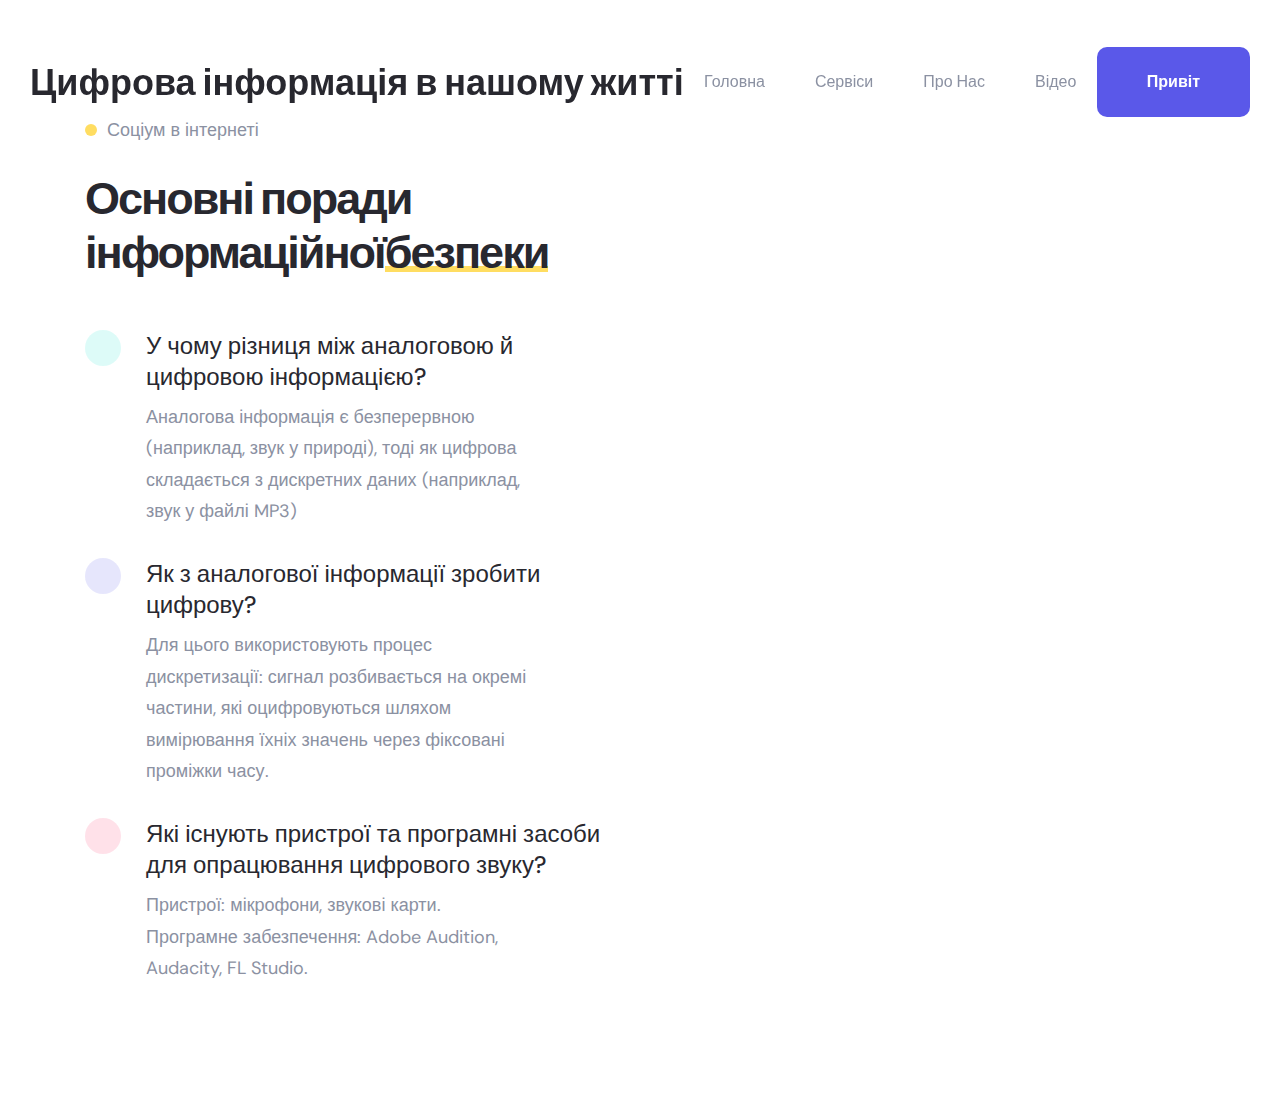
==== about.html @ b803949a "c" ====
<!DOCTYPE html>
<html lang="en">

<head>
  <meta charset="UTF-8">
  <meta http-equiv="X-UA-Compatible" content="IE=edge">
  <meta name="viewport" content="width=device-width, initial-scale=1.0">
  <title>практична робота П-12</title>

  <!-- 
    - favicon
  -->
  <link rel="shortcut icon" href="./favicon.svg" type="image/svg+xml">

  <!-- 
    - custom css link
  -->
  <link rel="stylesheet" href="./assets/css/style.css">

  <!-- 
    - google font link
  -->
  <link rel="preconnect" href="https://fonts.googleapis.com">
  <link rel="preconnect" href="https://fonts.gstatic.com" crossorigin>
  <link href="https://fonts.googleapis.com/css2?family=DM+Sans:wght@400;500;700&display=swap" rel="stylesheet">

  <!-- 
    - preload images
  -->
  <link rel="preload" as="image" href="./assets/images/hero-banner.png">

</head>

<body id="top">

    <header class="header" data-header>
        <div class="container">
    
          <a href="#" class="logo">Цифрова інформація в нашому житті</a>
    
          <nav class="navbar" data-navbar>
    
            <div class="wrapper">
              <a href="#" class="logo">П-12</a>
    
              <button class="nav-close-btn" aria-label="close menu" data-nav-toggler>
                <ion-icon name="close-outline" aria-hidden="true"></ion-icon>
              </button>
            </div>
    
            <ul class="navbar-list">
    
              <li class="navbar-item">
                <a href="index.html" class="navbar-link" data-nav-link>Головна</a>
              </li>
    
              <li class="navbar-item">
                <a href="#service" class="navbar-link" data-nav-link>Сервіси</a>
              </li>
    
              <li class="navbar-item">
                <a href="about.html" class="navbar-link" data-nav-link>про нас</a>
              </li>
    
              <li class="navbar-item">
                <a href="https://youtu.be/lvJNgUbdoIo?feature=shared" class="navbar-link" data-nav-link>Відео</a>
              </li>
    
            </ul>
    
          </nav>
    
          <button class="nav-open-btn" aria-label="open menu" data-nav-toggler>
            <ion-icon name="menu-outline" aria-hidden="true"></ion-icon>
          </button>
    
          <a href="#" class="btn btn-primary has-before has-after">Привіт</a>
    
          <div class="overlay" data-nav-toggler data-overlay></div>
    
        </div>
      </header>
      <section class="section feature" id="feature" aria-label="feature">
        <div class="container">

          <div class="feature-content">

            <p class="section-subtitle has-before">Соціум в інтернеті</p>

            <h2 class="h2 section-title">
              Основні поради інформаційної<span class="has-before">безпеки</span>
            </h2>

            <ul class="feature-list">

              <li>
                <div class="feature-card">

                  <div class="card-icon" style="--color: 174, 77%, 50%">
                    <ion-icon name="rocket-sharp" aria-hidden="true"></ion-icon>
                  </div>

                  <div>
                    <h3 class="h3 card-title">У чому різниця між аналоговою й цифровою інформацією?</h3>

                    <p class="card-text">
                        Аналогова інформація є безперервною (наприклад, звук у природі), тоді як цифрова складається з дискретних даних (наприклад, звук у файлі MP3)
                    </p>
                  </div>

                </div>
              </li>

              <li>
                <div class="feature-card">

                  <div class="card-icon" style="--color: 241, 77%, 63%;">
                    <ion-icon name="people-sharp" aria-hidden="true"></ion-icon>
                  </div>

                  <div>
                    <h3 class="h3 card-title">Як з аналогової інформації зробити цифрову?</h3>

                    <p class="card-text">
                        Для цього використовують процес дискретизації: сигнал розбивається на окремі частини, які оцифровуються шляхом вимірювання їхніх значень через фіксовані проміжки часу.
                    </p>
                  </div>

                </div>
              </li>

              <li>
                <div class="feature-card">

                  <div class="card-icon" style="--color: 343, 98%, 60%;">
                    <ion-icon name="headset-sharp" aria-hidden="true"></ion-icon>
                  </div>

                  <div>
                    <h3 class="h3 card-title">Які існують пристрої та програмні засоби для опрацювання цифрового звуку?</h3>

                    <p class="card-text">
                        Пристрої: мікрофони, звукові карти. Програмне забезпечення: Adobe Audition, Audacity, FL Studio.
                    </p>
                  </div>

                </div>
              </li>

            </ul>

          </div>

        </div>
      </section>
---- assets/css/style.css ----
/*-----------------------------------*\
  #style.css
\*-----------------------------------*/

/**
 * copyright 2022 codewithsadee
 */





/*-----------------------------------*\
  #CUSTOM PROPERTY
\*-----------------------------------*/

:root {

  /**
   * colors
   */

  --sky-blue-crayola: hsl(188, 64%, 60%);
  --raisin-black_90: hsla(240, 8%, 12%, 0.9);
  --raisin-black-1: hsl(240, 8%, 17%);
  --raisin-black-2: hsl(240, 8%, 12%);
  --majorelle-blue: hsl(241, 77%, 63%);
  --blue-ryb_80: hsla(241, 88%, 60%, 0.8);
  --bittersweet: hsl(0, 100%, 69%);
  --eerie-black: hsl(0, 0%, 13%);
  --ghost-white: hsl(230, 60%, 98%);
  --light-gray: hsl(0, 0%, 80%);
  --slate-gray: hsl(225, 8%, 48%);
  --cool-gray: hsl(225, 11%, 59%);
  --gainsboro: hsl(217, 16%, 90%);
  --mustard: hsl(47, 100%, 69%);
  --white: hsl(0, 0%, 100%);
  --black: hsl(0, 0%, 0%);
  --onyx: hsl(240, 5%, 26%);
  --jet: hsl(0, 0%, 21%);

  /**
   * gradient
   */

  --gradient: radial-gradient(ellipse at center, hsla(0, 0%, 0%, 0.25), transparent 80%);

  /**
   * typography
   */

  --ff-dm-sans: 'DM Sans', sans-serif;

  --fs-1: 4rem;
  --fs-2: 3.5rem;
  --fs-3: 2.4rem;
  --fs-4: 2.2rem;
  --fs-5: 2rem;
  --fs-6: 1.8rem;
  --fs-7: 1.7rem;
  --fs-8: 1.5rem;
  --fs-9: 1.4rem;

  --fw-500: 500;
  --fw-700: 700;

  /**
   * spacing
   */

  --section-padding: 100px;

  /**
   * shadow
   */

  --shadow-1: 0px 2px 50px hsla(223, 40%, 76%, 0.3);
  --shadow-2: 0px -2px 12px hsl(252, 29%, 93%);
  --shadow-3: 0px 4px 4px hsla(231, 20%, 49%, 0.06);
  --shadow-4: 0px 15px 30px hsla(210, 30%, 32%, 0.05);
  --shadow-5: 0px 15px hsla(241, 62%, 34%, 0.04);

  /**
   * radius
   */

  --radius-8: 8px;
  --radius-10: 10px;
  --radius-15: 15px;
  --radius-20: 20px;

  /**
   * transition
   */

  --transition-1: 0.25s ease;
  --transition-2: 0.5s ease;
  --cubic-in: cubic-bezier(0.51, 0.03, 0.64, 0.28);
  --cubic-out: cubic-bezier(0.33, 0.85, 0.4, 0.96);

}





/*-----------------------------------*\
  #RESET
\*-----------------------------------*/

*,
*::before,
*::after {
  margin: 0;
  padding: 0;
  box-sizing: border-box;
}

li { list-style: none; }

a,
img,
span,
input,
button,
ion-icon { display: block; }

a {
  color: inherit;
  text-decoration: none;
}

img { height: auto; }

input,
button {
  background: none;
  border: none;
  font: inherit;
}

input { width: 100%; }

button { cursor: pointer; }

ion-icon { pointer-events: none; }

html {
  font-family: var(--ff-dm-sans);
  font-size: 10px;
  scroll-behavior: smooth;
}

body {
  background-color: var(--white);
  color: var(--slate-gray);
  font-size: 1.6rem;
  line-height: 1.75;
}

:focus-visible { outline-offset: 4px; }

::-webkit-scrollbar { width: 10px; }

::-webkit-scrollbar-track { background-color: hsl(0, 0%, 98%); }

::-webkit-scrollbar-thumb { background-color: hsl(0, 0%, 80%); }

::-webkit-scrollbar-thumb:hover { background-color: hsl(0, 0%, 70%); }





/*-----------------------------------*\
  #REUSED STYLE
\*-----------------------------------*/

.container { padding-inline: 15px; }

.section { padding-block: var(--section-padding); }

.h1,
.h2 { letter-spacing: -2px; }

.h1 {
  color: var(--black);
  font-size: var(--fs-1);
  line-height: 1.1;
}

.h2,
.h3 { color: var(--raisin-black-1); }

.h2 {
  font-size: var(--fs-2);
  line-height: 1.2;
}

.h3 {
  font-size: var(--fs-3);
  line-height: 1.3;
  font-weight: var(--fw-500);
}

.has-before,
.has-after {
  position: relative;
  z-index: 1;
}

.has-before::before,
.has-after::after {
  content: "";
  position: absolute;
}

:is(.h1, .h2) .has-before { display: inline-block; }

:is(.h1, .h2) .has-before::before {
  bottom: 8px;
  left: 0;
  width: 100%;
  height: 6px;
  background-color: var(--mustard);
  z-index: -1;
}

.btn {
  max-width: max-content;
  font-weight: var(--fw-700);
  height: 55px;
  display: flex;
  align-items: center;
  padding-inline: 50px;
  border-radius: var(--radius-10);
  overflow: hidden;
  transition: var(--transition-2);
}

.btn::before,
.btn::after {
  right: 0;
  width: 100%;
  height: 50%;
  transform: scaleX(0);
  background-color: var(--mustard);
  z-index: -1;
  transition: transform var(--transition-1);
}

.btn::before {
  top: 0;
  transform-origin: left;
}

.btn::after {
  top: 50%;
  transform-origin: right;
}

.btn:is(:hover, :focus)::before,
.btn:is(:hover, :focus)::after { transform: scaleX(1); }

.btn:is(:hover, :focus)::before { transform-origin: right; }

.btn:is(:hover, :focus)::after { transform-origin: left; }

.btn-primary {
  background-color: var(--majorelle-blue);
  color: var(--white);
}

.btn-primary:is(:hover, :focus) { color: var(--raisin-black-1); }

.btn-secondary {
  background-color: var(--mustard);
  color: var(--raisin-black-1);
  gap: 15px;
}

.btn-secondary::before,
.btn-secondary::after { background-color: var(--sky-blue-crayola); }

.btn-secondary:is(:hover, :focus) { color: var(--white); }

.social-list { display: flex; }

.w-100 { width: 100%; }

.section-subtitle {
  color: var(--cool-gray);
  font-size: var(--fs-6);
  font-weight: var(--fw-500);
  line-height: 1.2;
}

.section-subtitle::before {
  position: static;
  width: 12px;
  height: 12px;
  background-color: var(--mustard);
  display: inline-block;
  border-radius: 50%;
  margin-inline-end: 10px;
}

.text-center { text-align: center; }

.section-title { margin-block: 30px 50px; }

.grid-list {
  display: grid;
  gap: 30px;
}

.img-holder {
  aspect-ratio: var(--width) / var(--height);
  background-color: var(--light-gray);
  overflow: hidden;
}

.img-cover {
  width: 100%;
  height: 100%;
  object-fit: cover;
}

.has-bg-image {
  background-repeat: no-repeat;
  background-position: center;
  background-size: cover;
}





/*-----------------------------------*\
  #HEADER
\*-----------------------------------*/

.header .btn { display: none; }

.header {
  position: fixed;
  top: 0;
  left: 0;
  width: 100%;
  padding-block: 25px;
  transition: padding var(--transition-1);
  z-index: 4;
}

.header.active {
  background-color: var(--white);
  padding-block: 15px;
  box-shadow: var(--shadow-1);
}

.header .container {
  display: flex;
  justify-content: space-between;
  align-items: center;
}

.logo {
  color: var(--raisin-black-1);
  font-size: 3.6rem;
  font-weight: var(--fw-700);
}

.nav-open-btn {
  background-color: var(--white);
  color: var(--eerie-black);
  font-size: 35px;
  padding: 10px;
  box-shadow: var(--shadow-2);
  border-radius: var(--radius-10);
}

.navbar {
  position: fixed;
  top: 0;
  right: 0;
  background-color: var(--raisin-black-2);
  color: var(--white);
  max-width: 300px;
  width: 100%;
  height: 100%;
  padding: 30px;
  z-index: 1;
  transform: translateX(100%);
  visibility: hidden;
  transition: 0.25s var(--cubic-in);
}

.navbar.active {
  transform: translateX(0);
  visibility: visible;
  transition: 0.5s var(--cubic-out);
}

.navbar .wrapper {
  display: flex;
  align-items: center;
  justify-content: space-between;
  margin-block-end: 60px;
}

.navbar .logo { color: var(--white); }

.nav-close-btn {
  color: var(--white);
  font-size: 30px;
  transition: var(--transition-1);
}

.nav-close-btn:is(:hover, :focus) { color: var(--bittersweet); }

.navbar-item:not(:last-child) { border-block-end: 1px solid var(--jet); }

.navbar-link {
  font-size: var(--fs-9);
  font-weight: var(--fw-700);
  padding-block: 15px;
  text-transform: uppercase;
  transition: var(--transition-1);
}

.navbar-link:is(:hover, :focus) { color: var(--mustard); }

.overlay {
  position: fixed;
  inset: 0;
  background-color: var(--raisin-black_90);
  transition: var(--transition-2);
  opacity: 0;
  pointer-events: none;
}

.overlay.active {
  opacity: 1;
  pointer-events: all;
}






/*-----------------------------------*\
  #HERO
\*-----------------------------------*/

.hero { padding-block-start: calc(var(--section-padding) + 60px); }

.hero .container {
  display: grid;
  gap: 70px;
}

.hero-text {
  font-size: var(--fs-7);
  margin-block: 30px 35px;
}

.hero-content :is(.wrapper, .hero-btn) {
  display: flex;
  align-items: center;
}

.hero-content .wrapper {
  flex-wrap: wrap;
  gap: 30px;
  margin-block-end: 30px;
}

.hero-btn {
  gap: 15px;
  color: var(--raisin-black-1);
  transition: var(--transition-1);
}

.hero-btn:is(:hover, :focus) { color: var(--majorelle-blue); }

.hero-btn ion-icon { font-size: 24px; }

.hero-btn .span {
  font-size: var(--fs-6);
  font-weight: var(--fw-500);
}

.hero .social-link .span { display: none; }

.hero .social-list { gap: 12px; }

.hero .social-link {
  background-color: var(--white);
  color: var(--color);
  padding: 12px;
  box-shadow: var(--shadow-1);
  border-radius: var(--radius-8);
  transition: var(--transition-2);
}

.hero .social-link:is(:hover, :focus) {
  background-color: var(--color);
  color: var(--white);
}





/*-----------------------------------*\
  #SERVICE
\*-----------------------------------*/

.service { background-color: var(--ghost-white); }

.service .section-title { margin-block: 30px 60px; }

.service-card,
.service .link-card {
  padding: 45px;
  border-radius: var(--radius-20);
}

.service-card {
  height: 100%;
  background-color: var(--white);
  padding-block-end: 40px;
  border-block-end: 3px solid transparent;
  box-shadow: var(--shadow-3);
  transition: var(--transition-1);
}

.service-card:is(:hover, :focus-within) { border-color: hsl(var(--color)); }

.service-card .card-icon {
  max-width: max-content;
  padding: 15px;
  border-radius: var(--radius-8);
  background-color: hsla(var(--color), 0.15);
  margin-block-end: 25px;
  transition: var(--transition-2);
}

.service-card:is(:hover, :focus-within) .card-icon { transform: rotateY(0.5turn); }

.service-card .card-title { transition: var(--transition-1); }

.service-card .card-title:is(:hover, :focus-within) { color: hsl(var(--color)); }

.service .link-card {
  background-color: hsla(var(--color), 0.15);
  text-align: center;
}

.service .link-card .span {
  color: var(--raisin-black-1);
  font-size: var(--fs-6);
  font-weight: var(--fw-500);
  margin-block-end: 20px;
  transition: var(--transition-1);
}

.service .link-card:is(:hover, :focus) .span { color: var(--majorelle-blue); }

.service .link-card ion-icon {
  color: var(--majorelle-blue);
  font-size: 150px;
  transform: rotate(-45deg);
  margin: -25px auto;
  transition: var(--transition-1);
}

.service .link-card:is(:hover, :focus) ion-icon { color: hsl(var(--color)); }





/*-----------------------------------*\
  #FEATURE
\*-----------------------------------*/

.feature .container,
.feature-list {
  display: grid;
  gap: 60px;
}

.feature-card .card-icon {
  background-color: hsla(var(--color), 0.15);
  font-size: 24px;
  max-width: max-content;
  padding: 18px;
  border-radius: 50%;
  margin-block-end: 20px;
  transition: var(--transition-2);
}

.feature-card .card-icon ion-icon {
  color: hsl(var(--color));
  transition: var(--transition-1);
}

.feature-card .card-text {
  color: var(--cool-gray);
  font-size: var(--fs-7);
  margin-block-start: 10px;
}

.feature-card:is(:hover, :focus) .card-icon {
  box-shadow: inset 0 0 0 30px hsla(var(--color), 0.9);
}

.feature-card:is(:hover, :focus) .card-icon ion-icon { color: var(--white); }





/*-----------------------------------*\
  #PROJECT
\*-----------------------------------*/

.project { background-color: var(--ghost-white); }

.project .section-title { margin-block: 20px 60px; }

.filter-list {
  max-width: 90%;
  margin-inline: auto;
  display: flex;
  flex-wrap: wrap;
  justify-content: center;
  align-items: center;
  margin-block-end: 70px;
}

.filter-btn {
  color: var(--cool-gray);
  font-size: var(--fs-9);
  font-weight: var(--fw-500);
  padding: 11px 20px;
  border-radius: var(--radius-8);
  transition: var(--transition-1);
}

.filter-btn:is(:hover, :focus) { color: var(--raisin-black-1); }

.filter-btn.active {
  background-color: var(--white);
  color: var(--raisin-black-1);
  box-shadow: var(--shadow-4);
}

.project-card {
  position: relative;
  border-radius: var(--radius-15);
  overflow: hidden;
}

.project-card .card-banner img { transition: var(--transition-2); }

.project-card:is(:hover, :focus-within) .card-banner img {
  transform: scale(1.1);
  filter: brightness(0.8);
}

.project-card .card-content {
  position: absolute;
  top: 50%;
  left: 20px;
  right: 20px;
  background-color: var(--mustard);
  border-radius: var(--radius-10);
  padding: 30px 20px;
  text-align: center;
  opacity: 0;
  transform: translateY(calc(-50% + 20px));
  transition: var(--transition-2);
}

.project-card .card-tag {
  color: var(--raisin-black-1);
  font-size: var(--fs-9);
}

.project-card:is(:hover, :focus-within) .card-content {
  opacity: 1;
  transform: translateY(-50%);
}





/*-----------------------------------*\
  #NEWSLETTER
\*-----------------------------------*/

.newsletter { color: var(--white); }

.newsletter .container {
  display: grid;
  gap: 50px;
}

.newsletter-banner { max-width: max-content; }

.newsletter .section-subtitle { color: var(--light-gray); }

.newsletter .section-title {
  color: var(--white);
  margin-block: 20px 35px;
}

.email-field {
  background-color: var(--majorelle-blue);
  color: var(--white);
  font-size: var(--fs-9);
  min-height: 60px;
  padding-inline: 20px;
  border-radius: var(--radius-8);
  margin-block-end: 20px;
  box-shadow: var(--shadow-5);
  outline: 3px solid transparent;
  outline-offset: 0;
  transition: var(--transition-1);
}

.email-field:focus { outline-color: var(--white); }

.email-field::placeholder { color: inherit; }





/*-----------------------------------*\
  #BLOG
\*-----------------------------------*/

.blog { background-color: var(--ghost-white); }

.blog .section-title { margin-block: 20px 70px; }

.blog-list {
  display: grid;
  gap: 40px;
}

.blog-card .card-banner {
  border-radius: var(--radius-20);
  overflow: hidden;
  margin-block-end: 20px;
}

.blog-card.large .card-banner { margin-block-end: 40px; }

.blog-card.large .card-title {
  font-size: var(--fs-2);
  line-height: 1.2;
  margin-block-end: 20px;
}

.blog-card .card-text { color: var(--cool-gray); }

.blog-card .card-banner img { transition: var(--transition-2); }

.blog-card:is(:hover, :focus-within) .card-banner img { transform: scale(1.1); }

.blog-card .wrapper {
  display: flex;
  flex-wrap: wrap;
  align-items: center;
  gap: 30px;
  margin-block-end: 20px;
}

.blog-card .tag {
  color: var(--majorelle-blue);
  font-size: var(--fs-9);
  font-weight: var(--fw-700);
  text-transform: uppercase;
  transition: var(--transition-1);
}

.blog-card .tag:is(:hover, :focus) { color: var(--raisin-black-1); }

.blog-card .publish-date {
  display: flex;
  align-items: center;
  gap: 10px;
  color: var(--cool-gray);
  font-weight: var(--fw-500);
  transition: var(--transition-1);
}

.blog-card .publish-date ion-icon {
  font-size: 18px;
  --ionicon-stroke-width: 40px;
}

.blog-card .publish-date:is(:hover, :focus) { color: var(--raisin-black-1); }

.blog-card .card-title {
  color: var(--raisin-black-1);
  font-size: var(--fs-4);
  letter-spacing: -1px;
  transition: var(--transition-1);
}

.blog-card .card-title:is(:hover, :focus) { color: var(--majorelle-blue); }





/*-----------------------------------*\
  #FOOTER
\*-----------------------------------*/

.footer {
  background-color: var(--raisin-black-1);
  color: var(--cool-gray);
}

.footer-top {
  padding-block-end: 60px;
  display: grid;
  gap: 50px;
}

.footer-list-title {
  color: var(--white);
  font-size: var(--fs-5);
  font-weight: var(--fw-500);
  margin-block-end: 20px;
}

.footer-text { margin-block-end: 30px; }

.footer .social-list { gap: 12px; }

.footer .social-link {
  background-color: var(--onyx);
  padding: 14px;
  border-radius: 50%;
  transition: var(--transition-1);
}

.footer .social-link:is(:hover, :focus) {
  background-color: var(--majorelle-blue);
  color: var(--white);
}

.footer-link {
  font-size: var(--fs-8);
  margin-block-start: 15px;
  transition: var(--transition-1);
}

.footer-link:is(:hover, :focus) { color: var(--mustard); }

.insta-post {
  display: grid;
  grid-template-columns: repeat(3, 1fr);
  gap: 15px;
}

.insta-card {
  position: relative;
  border-radius: var(--radius-10);
  overflow: hidden;
}

.insta-card .card-content {
  position: absolute;
  inset: 0;
  display: grid;
  place-content: center;
  background-color: var(--blue-ryb_80);
  color: var(--white);
  font-size: 25px;
  opacity: 0;
  transition: var(--transition-1);
}

.insta-card:is(:hover, :focus-within) .card-content { opacity: 1; }

.footer-bottom {
  color: var(--white);
  font-size: var(--fs-8);
  padding-block: 40px;
  border-block-start: 1px solid var(--onyx);
}

.copyright { margin-block-end: 15px; }

.footer-bottom-list {
  display: flex;
  flex-wrap: wrap;
  gap: 5px 15px;
}

.footer-bottom-link { transition: var(--transition-1); }

.footer-bottom-link:is(:hover, :focus) { color: var(--mustard); }





/*-----------------------------------*\
  #BACK TO TOP
\*-----------------------------------*/

.back-top-btn {
  position: fixed;
  bottom: 20px;
  right: 30px;
  background-color: var(--majorelle-blue);
  color: var(--white);
  font-size: 18px;
  padding: 16px;
  border-radius: var(--radius-8);
  z-index: 4;
  visibility: hidden;
  opacity: 0;
  transition: var(--transition-1);
}

.back-top-btn.active {
  visibility: visible;
  opacity: 1;
  transform: translateY(-10px);
}

.back-top-btn::after {
  bottom: -12px;
  right: 0;
  width: 100%;
  height: 10px;
  background-image: var(--gradient);
}





/*-----------------------------------*\
  #MEDIA QUERIES
\*-----------------------------------*/

/**
 * responsive for large than 575px screen
 */

@media (min-width: 575px) {

  /**
   * REUSED STYLE
   */

  .container {
    max-width: 540px;
    width: 100%;
    margin-inline: auto;
  }



  /**
   * HEADER
   */

  .header .container { max-width: unset; }




  /**
   * PROJECT
   */

  .project-card .card-content {
    max-width: max-content;
    width: calc(100% - 40px);
    left: 50%;
    right: auto;
    padding: 50px 80px;
    transform: translate(-50%, calc(-50% + 20px));
  }

  .project-card:is(:hover, :focus-within) .card-content { transform: translate(-50%, -50%); }

  .project-card .card-title { margin-block-end: 10px; }

}





/**
 * responsive for large than 768px screen
 */

@media (min-width: 768px) {

  /**
   * CUSTOM PROPERTY
   */

  :root {

    /**
     * typography
     */

    --fs-1: 5.5rem;
    --fs-2: 3.8rem;
    --fs-7: 1.8rem;

    /**
     * spacing
     */

    --section-padding: 120px;

  }



  /**
   * REUSED STYLE
   */

  .container { max-width: 720px; }

  .btn { height: 60px; }

  .grid-list { grid-template-columns: 1fr 1fr; }



  /**
   * HERO
   */

  .hero .container { gap: 120px; }

  .hero .wrapper {
    gap: 50px;
    margin-block-end: 60px;
  }

  .hero .social-link .span {
    display: block;
    font-size: var(--fs-9);
    color: var(--raisin-black-1);
    font-weight: var(--fw-700);
    text-transform: uppercase;
    letter-spacing: 1px;
    transition: var(--transition-2);
  }

  .hero .social-link {
    display: flex;
    align-items: center;
    gap: 15px;
    background: none;
    box-shadow: none;
  }

  .hero .social-link:is(:hover, :focus) {
    background: unset;
    color: var(--color);
  }

  .hero .social-link:is(:hover, :focus) .span { color: var(--color); }



  /**
   * FEATURE
   */

  .feature-banner { max-width: max-content; }

  .feature-list { gap: 30px; }

  .feature-card {
    display: flex;
    justify-content: flex-start;
    align-items: flex-start;
    gap: 25px;
  }

  .feature-card .card-icon { margin-block-end: 0; }

  .feature-card .card-text { max-width: 32ch; }



  /**
   * PROJECT
   */

  .project .grid-list > li:first-child { grid-column: 1 / 3; }



  /**
   * NEWSLETTER
   */

  .newsletter-form { position: relative; }

  .email-field { margin-block-end: 0; }

  .newsletter-form .btn-secondary {
    position: absolute;
    top: 5px;
    right: 5px;
    bottom: 5px;
    height: auto;
    padding-inline: 25px;
  }



  /**
   * BLOG
   */

  .blog-card:not(.large) {
    display: flex;
    align-items: center;
    gap: 40px;
  }

  .blog-card:not(.large) .card-banner {
    margin-block-end: 0;
    flex-shrink: 0;
  }

  .blog-card .card-title { --fs-4: 2.6rem; }



  /**
   * FOOTER
   */

  .footer-top { grid-template-columns: 1fr 1fr; }

  .copyright { text-align: center; }

  .footer-bottom-list { justify-content: center; }

}





/**
 * responsive for large than 992px screen
 */

@media (min-width: 992px) {

  /**
   * REUSED STYLE
   */

  .container { max-width: 960px; }

  .btn { height: 70px; }

  .grid-list { grid-template-columns: repeat(3, 1fr); }



  /**
   * HEADER
   */

  .header { padding-block-start: 47px; }

  .nav-open-btn,
  .overlay,
  .navbar .wrapper { display: none; }

  .navbar,
  .navbar.active { all: unset; }

  .navbar-item:not(:last-child) { border: none; }

  .navbar-list {
    display: flex;
    gap: 30px;
  }

  .navbar-link {
    position: relative;
    color: var(--cool-gray);
    text-transform: capitalize;
    font-size: unset;
    font-weight: var(--fw-500);
  }

  .navbar-link:is(:hover, :focus) { color: var(--raisin-black-1); }

  .navbar-link::before {
    content: "";
    position: absolute;
    bottom: 5px;
    left: 0;
    width: 0;
    height: 4px;
    border-radius: 5px;
    background-color: var(--majorelle-blue);
    transition: var(--transition-1);
  }

  .navbar-link:is(:hover, :focus)::before { width: 100%; }

  .header .btn { display: inline-flex; }

  .header .btn::before,
  .header .btn::after { background-color: var(--raisin-black-1); }

  .header .btn:is(:hover, :focus) { color: var(--white); }



  /**
   * HERO
   */

  .hero {
    background-image: linear-gradient(to right, var(--white) 79%, var(--mustard) 79%);
    overflow: hidden;
  }

  .hero .container {
    grid-template-columns: 1fr 1fr;
    gap: 40px;
  }

  .hero .wrapper { flex-wrap: nowrap; }

  .hero .btn,
  .hero-btn .span { flex-shrink: 0; }

  .hero-banner { margin-inline-end: -140px; }



  /**
   * FEATURE
   */

  .feature .container {
    grid-template-columns: 1fr 1fr;
    gap: 30px;
  }



  /**
   * PROJECT
   */

  .filter-btn {
    --fs-9: 1.8rem;
    padding: 20px 25px;
  }



  /**
   * NEWSLETTER
   */

  .newsletter .container {
    grid-template-columns: 1fr 0.8fr;
    align-items: center;
  }

  .newsletter-banner {
    order: 1;
    margin-inline-start: auto;
  }

  .email-field {
    min-height: 80px;
    padding-inline: 40px;
  }

  .newsletter-form .btn-secondary {
    top: 10px;
    right: 10px;
    bottom: 10px;
  }



  /**
   * BLOG
   */

  .blog-list {
    grid-template-columns: 1fr 1fr;
    gap: 40px 70px;
  }

  .blog-list > li:first-child { grid-row: 1 / 4; }

  .blog-card:not(.large) .wrapper {
    gap: 10px;
    flex-wrap: nowrap;
    margin-block-end: 10px;
  }

  .blog-card:not(.large) .publish-date {
    flex-shrink: 0;
    font-size: var(--fs-9);
    gap: 5px;
  }

  .blog-card .card-title { --fs-4: 1.8rem; }



  /**
   * FOOTER
   */

  .footer-top {
    grid-template-columns: 1fr 0.5fr 0.5fr 0.9fr;
    padding-block: 120px;
  }

  .footer-bottom {
    display: flex;
    justify-content: space-between;
    align-items: center;
  }

  .copyright { margin-block-end: 0; }

}





/**
 * responsive for large than 1200px screen
 */

@media (min-width: 1200px) {

  /**
   * CUSTOM PROPERTY
   */

  :root {

    /**
     * typography
     */

    --fs-1: 5.5rem;
    --fs-2: 4.5rem;

  }



  /**
   * REUSED STYLE
   */

  .container { max-width: 1140px; }

  .section-title.text-center {
    max-width: 20ch;
    margin-inline: auto;
  }



  /**
   * HEADER
   */

  .header .container { padding-inline: 30px; }

  .navbar-list { gap: 50px; }



  /**
   * HERO
   */

  .hero-content {
    display: flex;
    flex-direction: column;
    margin-block-start: 50px;
  }

  .hero-text { margin-block: 40px 45px; }

  .hero .wrapper { margin-block-end: auto; }

  .hero-banner {
    margin-inline-end: -250px;
    min-width: max-content;
  }



  /**
   * SERVICE
   */

  .service .grid-list { grid-template-columns: repeat(4, 1fr); }

  .service-card .h3 { --fs-3: 2rem; }



  /**
   * PROJECT
   */

  .filter-btn { padding-inline: 40px; }



  /**
   * BLOG
   */

  .blog-list { column-gap: 35px; }

  .blog-card.large {
    padding-inline-end: 35px;
    border-inline-end: 1px solid var(--gainsboro);
  }

  .blog-card:not(.large) .publish-date { --fs-9: 1.6rem; }

  .blog-card:not(.large) .wrapper {
    gap: 25px;
    margin-block-end: 20px;
  }

  .blog-card .card-title { --fs-4: 2.4rem; }

}
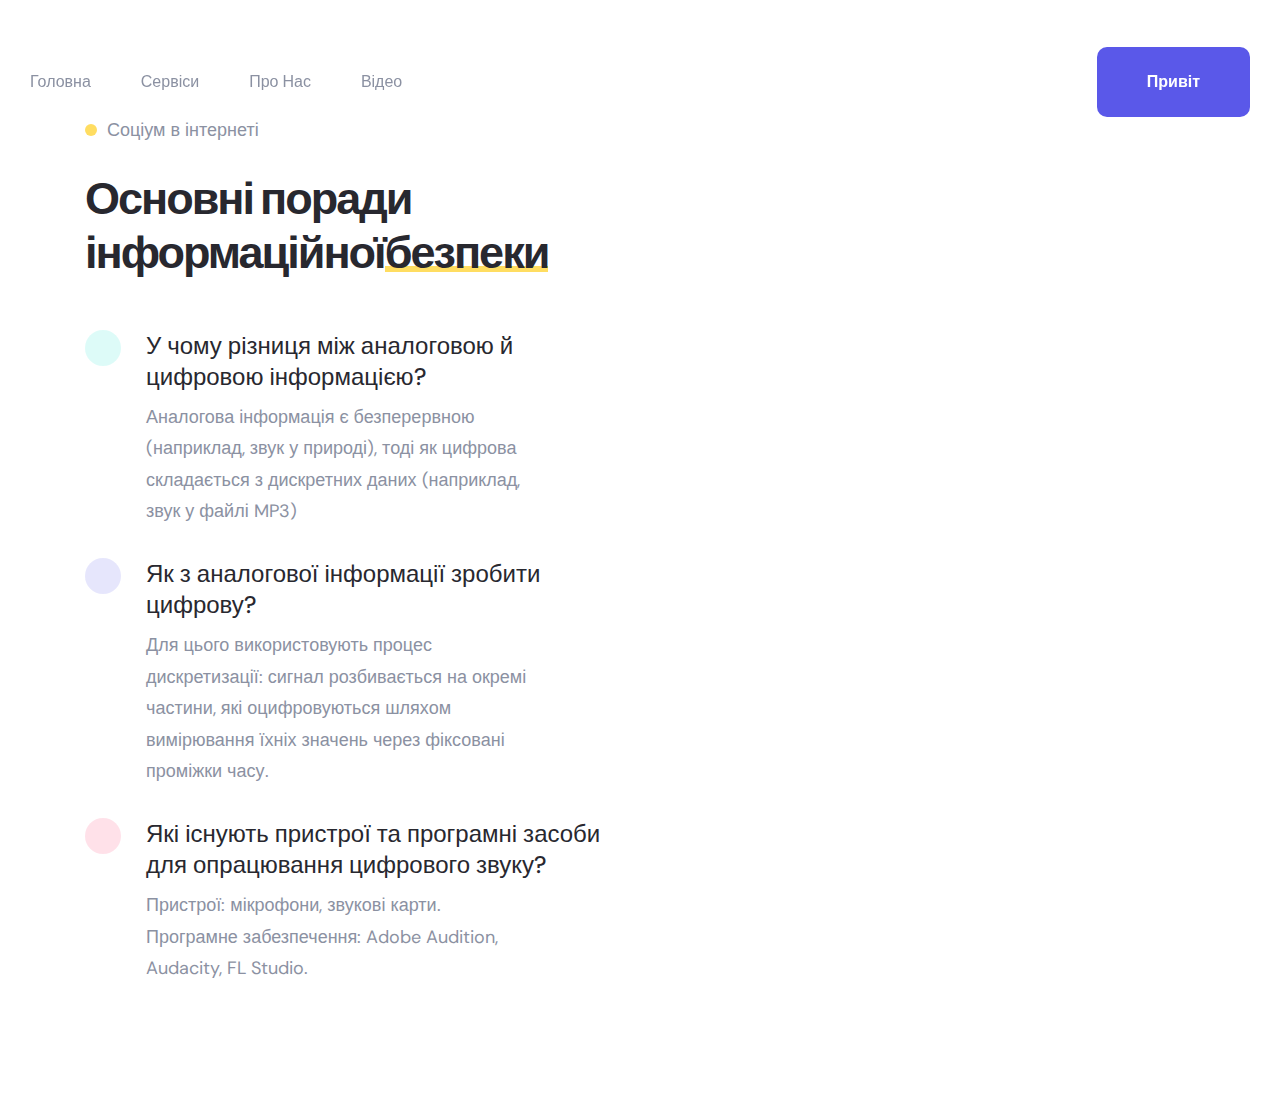
==== commit 6a4953b8: "Update about.html" ====
--- a/about.html
+++ b/about.html
@@ -36,7 +36,6 @@
     <header class="header" data-header>
         <div class="container">
     
-          <a href="#" class="logo">Цифрова інформація в нашому житті</a>
     
           <nav class="navbar" data-navbar>
     
